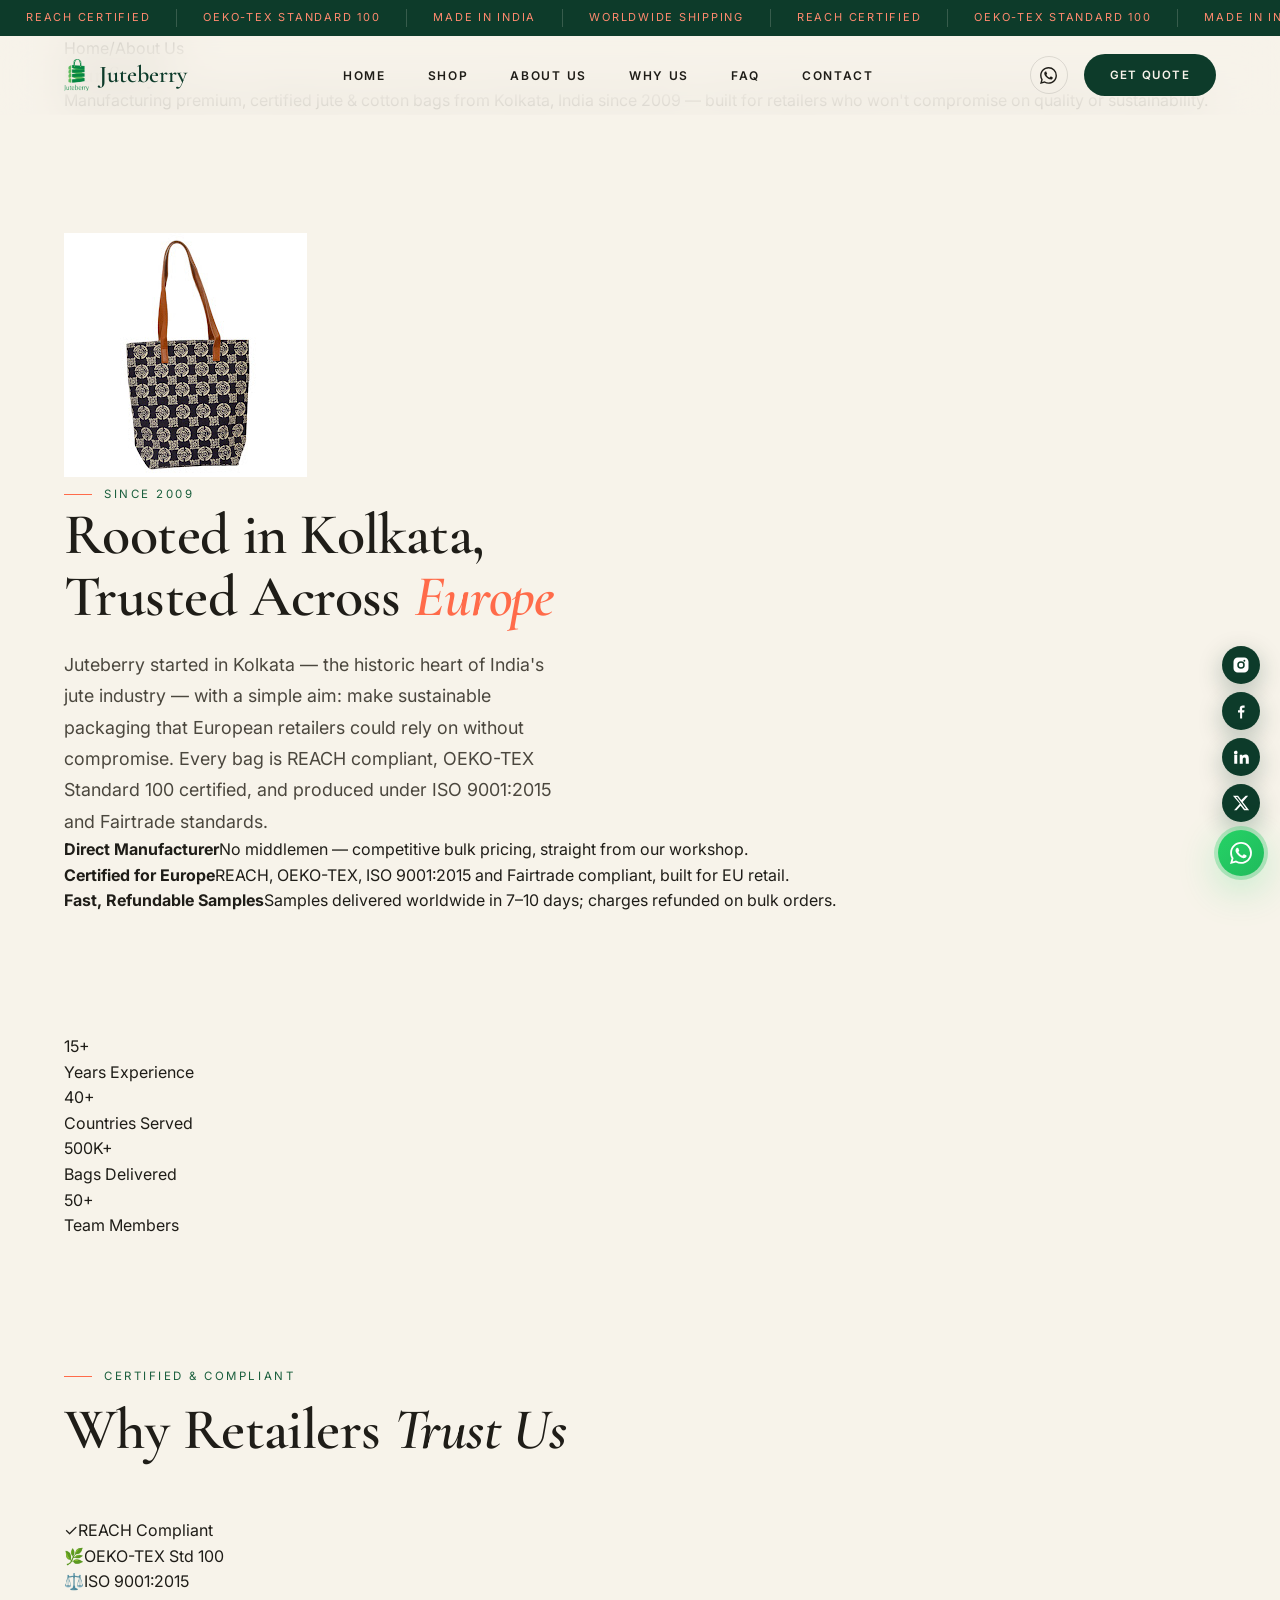
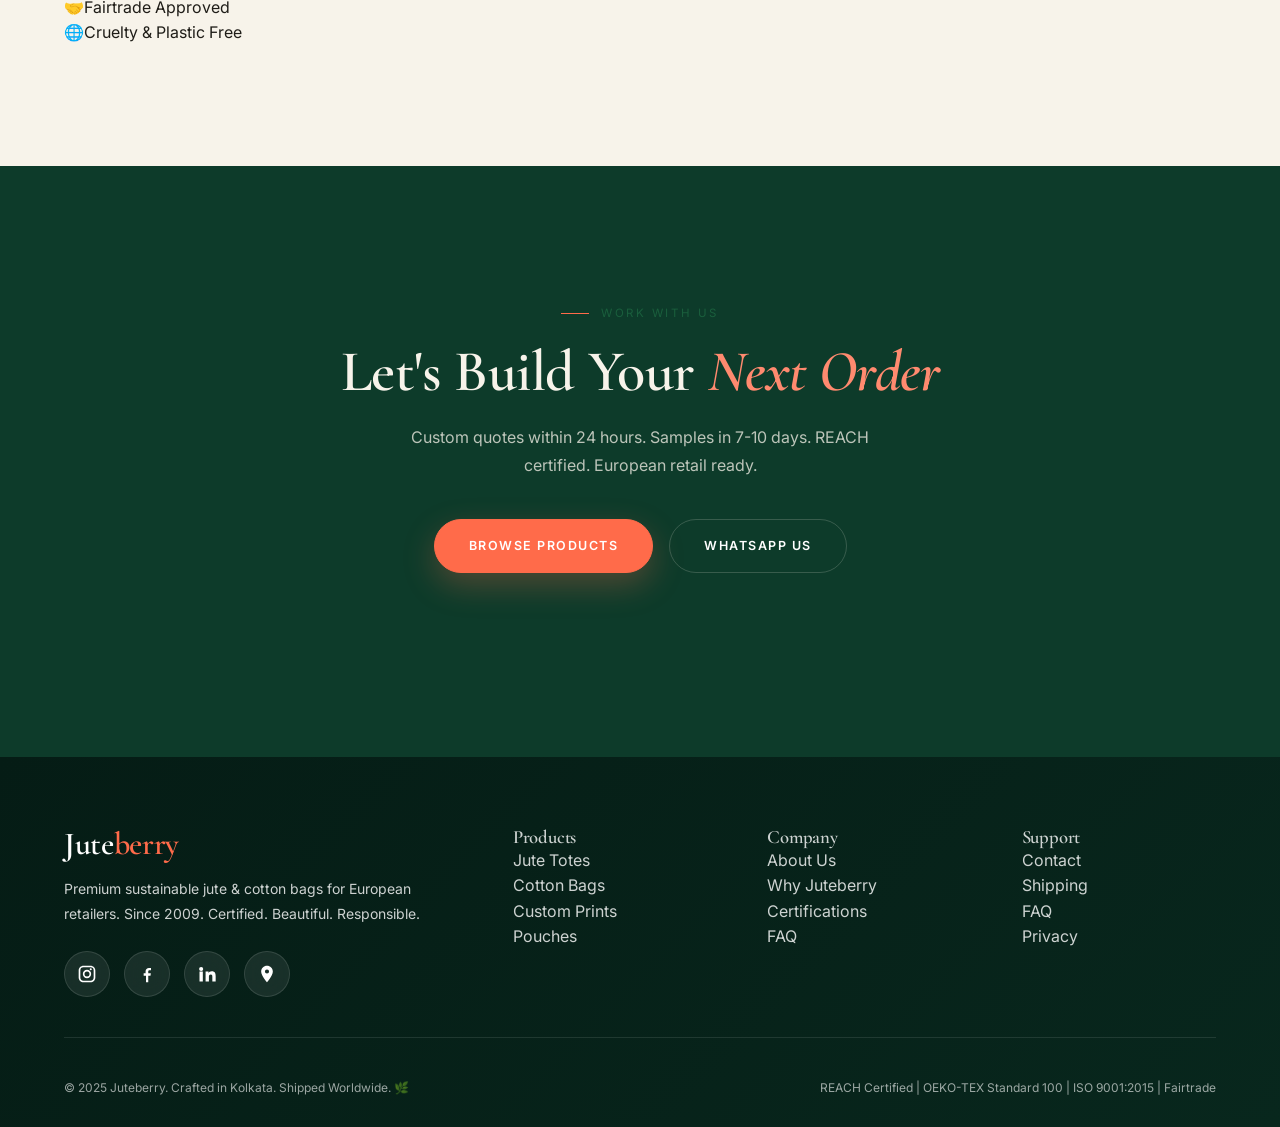
==== about.html @ 76ad0f12 "Add About Us page with company details" ====
<!DOCTYPE html>
<html lang="en">
<head>
<meta charset="UTF-8">
<meta name="viewport" content="width=device-width, initial-scale=1.0">
<title>About Us | Juteberry — Sustainable Bag Manufacturer Since 2009</title>
<meta name="description" content="Juteberry has manufactured premium jute and cotton bags from Kolkata, India since 2009. REACH, OEKO-TEX, ISO 9001:2015 and Fairtrade certified, serving retailers across 40+ countries.">
<meta name="robots" content="index, follow, max-snippet:-1, max-image-preview:large">
<meta name="theme-color" content="#0d3b2a">
<link rel="canonical" href="https://juteberry.com/about.html">
<meta property="og:type" content="website">
<meta property="og:url" content="https://juteberry.com/about.html">
<meta property="og:title" content="About Us | Juteberry">
<meta property="og:description" content="Manufacturing certified, sustainable jute & cotton bags from Kolkata since 2009.">
<meta property="og:image" content="https://juteberry.com/og-image.jpg">
<link rel="icon" href="logo.png" type="image/png">

<link rel="preconnect" href="https://fonts.googleapis.com">
<link rel="preconnect" href="https://fonts.gstatic.com" crossorigin>
<link href="https://fonts.googleapis.com/css2?family=Cormorant+Garamond:ital,wght@0,400;0,500;0,600;1,500&family=Inter:wght@400;500;600;700&family=JetBrains+Mono:wght@400;600;700&display=swap" rel="stylesheet">
<link rel="stylesheet" href="style.css">
</head>
<body>

<!-- Preloader -->
<div class="preloader" aria-hidden="true">
  <img src="logo.png" alt="">
</div>

<!-- Announcement bar -->
<div class="announce">
  <div class="announce__track">
    <span>REACH Certified</span><span>OEKO-TEX Standard 100</span><span>Made in India</span><span>Worldwide Shipping</span>
    <span>REACH Certified</span><span>OEKO-TEX Standard 100</span><span>Made in India</span><span>Worldwide Shipping</span>
  </div>
</div>

<!-- Header -->
<header id="header">
  <div class="nav-wrapper">
    <a href="index.html" class="logo">
      <img src="logo.png" alt="Juteberry">
      Juteberry
    </a>
    <nav class="nav-links" aria-label="Primary">
      <a href="index.html">Home</a>
      <a href="shop.html">Shop</a>
      <a href="about.html">About Us</a>
      <a href="index.html#features">Why Us</a>
      <a href="index.html#faq">FAQ</a>
      <a href="contact.html">Contact</a>
    </nav>
    <div class="nav-actions">
      <a href="#" data-wa class="nav-icon-btn" aria-label="Chat on WhatsApp">
        <svg width="17" height="17" viewBox="0 0 24 24" fill="currentColor"><path d="M17.472 14.382c-.297-.149-1.758-.867-2.03-.967-.273-.099-.471-.148-.67.15-.197.297-.767.966-.94 1.164-.173.199-.347.223-.644.075-.297-.15-1.255-.463-2.39-1.475-.883-.788-1.48-1.761-1.653-2.059-.173-.297-.018-.458.13-.606.134-.133.298-.347.446-.52.149-.174.198-.298.298-.497.099-.198.05-.371-.025-.52-.075-.149-.669-1.612-.916-2.207-.242-.579-.487-.5-.669-.51-.173-.008-.371-.01-.57-.01-.198 0-.52.074-.792.372-.272.297-1.04 1.016-1.04 2.479 0 1.462 1.065 2.875 1.213 3.074.149.198 2.096 3.2 5.077 4.487.709.306 1.262.489 1.694.625.712.227 1.36.195 1.871.118.571-.085 1.758-.719 2.006-1.413.248-.694.248-1.289.173-1.413-.074-.124-.272-.198-.57-.347m-5.421 7.403h-.004a9.87 9.87 0 01-5.031-1.378l-.361-.214-3.741.982.998-3.648-.235-.374a9.86 9.86 0 01-1.51-5.26c.001-5.45 4.436-9.884 9.888-9.884 2.64 0 5.122 1.03 6.988 2.898a9.825 9.825 0 012.893 6.994c-.003 5.45-4.437 9.884-9.885 9.884m8.413-18.297A11.815 11.815 0 0012.05 0C5.495 0 .16 5.335.157 11.892c0 2.096.547 4.142 1.588 5.945L.057 24l6.305-1.654a11.882 11.882 0 005.683 1.448h.005c6.554 0 11.89-5.335 11.893-11.893a11.821 11.821 0 00-3.48-8.413z"/></svg>
      </a>
      <button class="cta-header" onclick="window.location.href='contact.html'">Get Quote</button>
      <button class="nav-burger" aria-label="Open menu">
        <span></span><span></span><span></span>
      </button>
    </div>
  </div>
</header>

<!-- Mobile full-screen menu -->
<div class="mobile-menu" id="mobileMenu">
  <button class="mobile-menu__close" aria-label="Close menu">
    <svg width="22" height="22" viewBox="0 0 24 24" fill="none" stroke="currentColor" stroke-width="2"><path d="M18 6 6 18M6 6l12 12"/></svg>
  </button>
  <nav class="mobile-menu__links" aria-label="Mobile">
    <a href="index.html">Home</a>
    <a href="shop.html">Shop</a>
    <a href="about.html">About Us</a>
    <a href="index.html#features">Why Us</a>
    <a href="index.html#faq">FAQ</a>
    <a href="contact.html">Contact</a>
  </nav>
  <div class="mobile-menu__foot">
    <span>+91 8262977784</span>
    <span>info@juteberry.com</span>
  </div>
</div>

<main>

<!-- Page header -->
<section class="page-header">
  <div class="container">
    <div class="breadcrumb"><a href="index.html">Home</a><span>/</span><span>About Us</span></div>
    <h1>Our Story</h1>
    <p>Manufacturing premium, certified jute &amp; cotton bags from Kolkata, India since 2009 — built for retailers who won't compromise on quality or sustainability.</p>
  </div>
</section>

<!-- Story -->
<section class="section-pad">
  <div class="container">
    <div class="about-hero">
      <div class="about-hero__media">
        <img src="01.jpg" alt="Juteberry jute and cotton bag production" loading="lazy">
      </div>
      <div>
        <span class="eyebrow reveal-up">Since 2009</span>
        <h2 class="h-display-l reveal-up">Rooted in Kolkata,<br>Trusted Across <em style="color:var(--coral); font-style:italic;">Europe</em></h2>
        <p class="lede reveal-up" style="margin-top:20px;">Juteberry started in Kolkata — the historic heart of India's jute industry — with a simple aim: make sustainable packaging that European retailers could rely on without compromise. Every bag is REACH compliant, OEKO-TEX Standard 100 certified, and produced under ISO 9001:2015 and Fairtrade standards.</p>
        <div class="about-pillars reveal-up">
          <div class="about-pillar"><b>Direct Manufacturer</b><span>No middlemen — competitive bulk pricing, straight from our workshop.</span></div>
          <div class="about-pillar"><b>Certified for Europe</b><span>REACH, OEKO-TEX, ISO 9001:2015 and Fairtrade compliant, built for EU retail.</span></div>
          <div class="about-pillar"><b>Fast, Refundable Samples</b><span>Samples delivered worldwide in 7–10 days; charges refunded on bulk orders.</span></div>
        </div>
      </div>
    </div>
  </div>
</section>

<!-- Stats -->
<section class="container" style="padding-bottom:0;">
  <div class="about-stats" data-stagger>
    <div class="about-stat"><div class="stat-number">15+</div><div class="stat-label">Years Experience</div></div>
    <div class="about-stat"><div class="stat-number">40+</div><div class="stat-label">Countries Served</div></div>
    <div class="about-stat"><div class="stat-number">500K+</div><div class="stat-label">Bags Delivered</div></div>
    <div class="about-stat"><div class="stat-number">50+</div><div class="stat-label">Team Members</div></div>
  </div>
</section>

<!-- Certifications / Values -->
<section class="section-pad" id="certifications">
  <div class="container">
    <div class="section-head">
      <div>
        <span class="eyebrow reveal-up">Certified &amp; Compliant</span>
        <h2 class="h-display-l reveal-up">Why Retailers <em>Trust Us</em></h2>
      </div>
    </div>
  </div>
  <div class="container" style="padding-left:0; padding-right:0;">
    <div class="about-values" style="margin:0 var(--gutter);" data-stagger>
      <div class="about-value"><span class="about-value__icon">&#10003;</span><span>REACH Compliant</span></div>
      <div class="about-value"><span class="about-value__icon">&#127807;</span><span>OEKO-TEX Std 100</span></div>
      <div class="about-value"><span class="about-value__icon">&#9878;&#65039;</span><span>ISO 9001:2015</span></div>
      <div class="about-value"><span class="about-value__icon">&#129309;</span><span>Fairtrade Approved</span></div>
      <div class="about-value"><span class="about-value__icon">&#127760;</span><span>Cruelty &amp; Plastic Free</span></div>
    </div>
  </div>
</section>

<!-- CTA -->
<section class="wa-cta" id="cta">
  <span class="eyebrow reveal-up" style="justify-content:center;">Work With Us</span>
  <h2 class="reveal-up">Let's Build Your <em>Next Order</em></h2>
  <p class="reveal-up">Custom quotes within 24 hours. Samples in 7-10 days. REACH certified. European retail ready.</p>
  <div class="btn-row reveal-up">
    <a href="shop.html" class="btn btn-primary">Browse Products</a>
    <a href="#" data-wa class="btn btn-outline-light">WhatsApp Us</a>
  </div>
</section>

</main>

<!-- Footer -->
<footer>
    <div class="footer-wrapper">
        <div class="footer-grid">
            <div>
                <h2 class="footer-brand">Jute<span style="color: var(--coral);">berry</span></h2>
                <p class="footer-desc">Premium sustainable jute & cotton bags for European retailers. Since 2009. Certified. Beautiful. Responsible.</p>
                <div class="footer-social">
                    <a href="https://www.instagram.com/juteberry/" class="social-btn" target="_blank" title="Instagram">
                        <svg width="20" height="20" fill="currentColor" viewBox="0 0 24 24">
                            <path d="M7.75 2C4.57 2 2 4.57 2 7.75v8.5C2 19.43 4.57 22 7.75 22h8.5C19.43 22 22 19.43 22 16.25v-8.5C22 4.57 19.43 2 16.25 2h-8.5zm0 2h8.5A3.75 3.75 0 0 1 20 7.75v8.5A3.75 3.75 0 0 1 16.25 20h-8.5A3.75 3.75 0 0 1 4 16.25v-8.5A3.75 3.75 0 0 1 7.75 4zm8.75 1a1.25 1.25 0 1 0 0 2.5A1.25 1.25 0 0 0 16.5 5zM12 7a5 5 0 1 0 0 10a5 5 0 0 0 0-10zm0 2a3 3 0 1 1 0 6a3 3 0 0 1 0-6z"/>
                        </svg>
                    </a>
                    <a href="https://www.facebook.com/juteberry" class="social-btn" target="_blank" title="Facebook">
                        <svg width="20" height="20" fill="currentColor" viewBox="0 0 24 24">
                            <path d="M13.5 22v-8h2.7l.4-3h-3.1V9.1c0-.9.3-1.6 1.6-1.6h1.7V4.8c-.3 0-1.3-.1-2.4-.1c-2.4 0-4.1 1.5-4.1 4.2V11H8v3h2.8v8h2.7z"/>
                        </svg>
                    </a>
                    <a href="https://www.linkedin.com/company/juteberryexport/?originalSubdomain=in" class="social-btn" target="_blank" title="LinkedIn">
                        <svg width="20" height="20" fill="currentColor" viewBox="0 0 24 24">
                            <path d="M4.98 3.5A2.48 2.48 0 1 0 5 8.46A2.48 2.48 0 0 0 4.98 3.5zM3 9h4v12H3V9zm7 0h3.8v1.7h.1c.5-.9 1.8-1.9 3.8-1.9c4 0 4.7 2.6 4.7 6v6.2h-4v-5.5c0-1.3 0-3-1.9-3s-2.2 1.5-2.2 2.9V21h-4V9z"/>
                        </svg>
                    </a>
                    <a href="https://maps.google.com/?q=133+Cotton+Street+Kolkata+700007" class="social-btn" target="_blank" title="Google Maps">
                        <svg width="20" height="20" fill="currentColor" viewBox="0 0 24 24">
                            <path d="M12 2C8.13 2 5 5.13 5 9c0 5.25 7 13 7 13s7-7.75 7-13c0-3.87-3.13-7-7-7zm0 9.5A2.5 2.5 0 1 1 12 6.5a2.5 2.5 0 0 1 0 5z"/>
                        </svg>
                    </a>
                </div>
            </div>
            <div>
                <h3>Products</h3>
                <ul>
                    <li><a href="shop.html">Jute Totes</a></li>
                    <li><a href="shop.html">Cotton Bags</a></li>
                    <li><a href="shop.html">Custom Prints</a></li>
                    <li><a href="shop.html">Pouches</a></li>
                </ul>
            </div>
            <div>
                <h3>Company</h3>
                <ul>
                    <li><a href="about.html">About Us</a></li>
                    <li><a href="index.html#features">Why Juteberry</a></li>
                    <li><a href="about.html#certifications">Certifications</a></li>
                    <li><a href="index.html#faq">FAQ</a></li>
                </ul>
            </div>
            <div>
                <h3>Support</h3>
                <ul>
                    <li><a href="contact.html">Contact</a></li>
                    <li><a href="contact.html">Shipping</a></li>
                    <li><a href="index.html#faq">FAQ</a></li>
                    <li><a href="#">Privacy</a></li>
                </ul>
            </div>
        </div>
        <div class="footer-bottom">
            <p>© 2025 Juteberry. Crafted in Kolkata. Shipped Worldwide. 🌿</p>
            <p>REACH Certified | OEKO-TEX Standard 100 | ISO 9001:2015 | Fairtrade</p>
        </div>
    </div>
</footer>

<!-- Floating buttons -->
<div class="float-buttons">
    <div class="float-socials">
        <a href="https://www.instagram.com/juteberry/" target="_blank" class="float-social-btn" title="Instagram">
            <svg viewBox="0 0 24 24" fill="white"><path d="M7.75 2C4.57 2 2 4.57 2 7.75v8.5C2 19.43 4.57 22 7.75 22h8.5C19.43 22 22 19.43 22 16.25v-8.5C22 4.57 19.43 2 16.25 2h-8.5zm8.75 3a1.25 1.25 0 1 1 0 2.5A1.25 1.25 0 0 1 16.5 5zM12 7a5 5 0 1 1 0 10A5 5 0 0 1 12 7zm0 2a3 3 0 1 0 0 6 3 3 0 0 0 0-6z"/></svg>
        </a>
        <a href="https://www.facebook.com/juteberry" target="_blank" class="float-social-btn" title="Facebook">
            <svg viewBox="0 0 24 24" fill="white"><path d="M13.5 22v-8h2.7l.4-3h-3.1V9.1c0-.9.3-1.6 1.6-1.6h1.7V4.8c-.3 0-1.3-.1-2.4-.1c-2.4 0-4.1 1.5-4.1 4.2V11H8v3h2.8v8h2.7z"/></svg>
        </a>
        <a href="https://www.linkedin.com/company/juteberryexport/" target="_blank" class="float-social-btn" title="LinkedIn">
            <svg viewBox="0 0 24 24" fill="white"><path d="M4.98 3.5A2.48 2.48 0 1 0 5 8.46A2.48 2.48 0 0 0 4.98 3.5zM3 9h4v12H3V9zm7 0h3.8v1.7h.1c.5-.9 1.8-1.9 3.8-1.9c4 0 4.7 2.6 4.7 6v6.2h-4v-5.5c0-1.3 0-3-1.9-3s-2.2 1.5-2.2 2.9V21h-4V9z"/></svg>
        </a>
        <a href="https://twitter.com/juteberry" target="_blank" class="float-social-btn" title="Twitter / X">
            <svg viewBox="0 0 24 24" fill="white"><path d="M18.244 2.25h3.308l-7.227 8.26 8.502 11.24H16.17l-4.714-6.231-5.401 6.231H2.744l7.737-8.835L1.254 2.25H8.08l4.253 5.622 5.91-5.622zm-1.161 17.52h1.833L7.084 4.126H5.117z"/></svg>
        </a>
    </div>

    <a href="https://wa.me/918262977784?text=Hi%20Juteberry!%20I'm%20interested%20in%20custom%20jute%20bags%20with%20samples%20and%20pricing."
       class="whatsapp-float" title="Chat on WhatsApp" target="_blank">
        <svg class="whatsapp-icon" viewBox="0 0 24 24">
            <path d="M17.472 14.382c-.297-.149-1.758-.867-2.03-.967-.273-.099-.471-.148-.67.15-.197.297-.767.966-.94 1.164-.173.199-.347.223-.644.075-.297-.15-1.255-.463-2.39-1.475-.883-.788-1.48-1.761-1.653-2.059-.173-.297-.018-.458.13-.606.134-.133.298-.347.446-.52.149-.174.198-.298.298-.497.099-.198.05-.371-.025-.52-.075-.149-.669-1.612-.916-2.207-.242-.579-.487-.5-.669-.51-.173-.008-.371-.01-.57-.01-.198 0-.52.074-.792.372-.272.297-1.04 1.016-1.04 2.479 0 1.462 1.065 2.875 1.213 3.074.149.198 2.096 3.2 5.077 4.487.709.306 1.262.489 1.694.625.712.227 1.36.195 1.871.118.571-.085 1.758-.719 2.006-1.413.248-.694.248-1.289.173-1.413-.074-.124-.272-.198-.57-.347m-5.421 7.403h-.004a9.87 9.87 0 01-5.031-1.378l-.361-.214-3.741.982.998-3.648-.235-.374a9.86 9.86 0 01-1.51-5.26c.001-5.45 4.436-9.884 9.888-9.884 2.64 0 5.122 1.03 6.988 2.898a9.825 9.825 0 012.893 6.994c-.003 5.45-4.437 9.884-9.885 9.884m8.413-18.297A11.815 11.815 0 0012.05 0C5.495 0 .16 5.335.157 11.892c0 2.096.547 4.142 1.588 5.945L.057 24l6.305-1.654a11.882 11.882 0 005.683 1.448h.005c6.554 0 11.89-5.335 11.893-11.893a11.821 11.821 0 00-3.48-8.413z"/>
        </svg>
    </a>

    <button class="scroll-float" id="scrollTop" onclick="window.scrollTo({top:0,behavior:'smooth'})">↑</button>
</div>

<script src="https://cdn.botpress.cloud/webchat/v3.6/inject.js"></script>
<script src="https://files.bpcontent.cloud/2026/06/24/06/20260624062443-V0MW8KDH.js" defer></script>

<script src="script.js"></script>
</body>
</html>
---- style.css ----
/* ==========================================================================
   JUTEBERRY — Premium Sustainable Jute & Cotton Bags
   Design tokens: ivory/sand base, deep forest green, coral accent
   Type: Cormorant Garamond (display) + Inter (body/UI) + JetBrains Mono (data)
   Layout language adapted from an editorial botanical-luxury reference.
   Brand colors (forest green / coral) intentionally preserved.
   ========================================================================== */

:root{
  /* ---- Color (Juteberry brand colors kept) ---- */
  --ivory:        #F7F3EA;
  --ivory-2:      #FBF9F4;
  --sand:         #EAE1CD;
  --sage:         #6f8a72;
  --forest:       #0d3b2a;
  --forest-2:     #082018;
  --forest-light: #1a5f3d;
  --coral:        #ff6b4a;
  --coral-dark:   #e53e25;
  --coral-light:  #ff8a6f;
  --charcoal:     #1f1d18;
  --gray:         #5a5a5a;
  --line:         rgba(31,29,24,0.12);
  --line-on-dark: rgba(247,243,234,0.18);
  --shadow:       0 8px 32px rgba(13,59,42,0.08);
  --shadow-lg:    0 20px 60px rgba(13,59,42,0.15);

  /* ---- Type ---- */
  --font-display: 'Cormorant Garamond', serif;
  --font-body: 'Inter', sans-serif;
  --font-mono: 'JetBrains Mono', monospace;

  /* ---- Scale ---- */
  --container: 1360px;
  --gutter: clamp(20px, 5vw, 64px);
  --radius: 2px;

  /* ---- Motion ---- */
  --ease: cubic-bezier(.22,1,.36,1);
  --dur-s: .4s;
  --dur-m: .8s;
}

/* ---------------------------------------------------------------------- */
/* Reset                                                                   */
/* ---------------------------------------------------------------------- */
*,*::before,*::after{ margin:0; padding:0; box-sizing:border-box; }
html{ scroll-behavior:smooth; }
body{
  background:var(--ivory);
  color:var(--charcoal);
  font-family:var(--font-body);
  font-size:16px;
  line-height:1.6;
  -webkit-font-smoothing:antialiased;
  overflow-x:hidden;
}
img{ max-width:100%; display:block; }
a{ color:inherit; text-decoration:none; }
ul{ list-style:none; }
button{ font:inherit; background:none; border:none; cursor:pointer; color:inherit; }
h1,h2,h3,h4{ font-family:var(--font-display); font-weight:600; line-height:1.08; letter-spacing:-0.01em; }
.container{ max-width:var(--container); margin:0 auto; padding:0 var(--gutter); }
:focus-visible{ outline:2px solid var(--coral); outline-offset:3px; }

@media (prefers-reduced-motion: reduce){
  *,*::before,*::after{ animation-duration:.01ms !important; animation-iteration-count:1 !important; transition-duration:.01ms !important; scroll-behavior:auto !important; }
}

::selection{ background:var(--coral); color:#fff; }

/* ---------------------------------------------------------------------- */
/* Reveal-on-scroll                                                        */
/* ---------------------------------------------------------------------- */
.reveal-up{ opacity:0; transform:translateY(28px); transition:opacity var(--dur-m) var(--ease), transform var(--dur-m) var(--ease); }
.reveal-up.is-inview{ opacity:1; transform:translateY(0); }
[data-stagger] > *{ opacity:0; transform:translateY(28px); transition:opacity var(--dur-m) var(--ease), transform var(--dur-m) var(--ease); }
[data-stagger].is-inview > *{ opacity:1; transform:translateY(0); }
[data-stagger].is-inview > *:nth-child(1){ transition-delay:.02s; }
[data-stagger].is-inview > *:nth-child(2){ transition-delay:.08s; }
[data-stagger].is-inview > *:nth-child(3){ transition-delay:.14s; }
[data-stagger].is-inview > *:nth-child(4){ transition-delay:.20s; }
[data-stagger].is-inview > *:nth-child(5){ transition-delay:.26s; }
[data-stagger].is-inview > *:nth-child(6){ transition-delay:.32s; }
[data-stagger].is-inview > *:nth-child(7){ transition-delay:.38s; }
[data-stagger].is-inview > *:nth-child(8){ transition-delay:.44s; }

/* ---------------------------------------------------------------------- */
/* Preloader                                                               */
/* ---------------------------------------------------------------------- */
.preloader{
  position:fixed; inset:0; z-index:9999; background:var(--forest);
  display:flex; align-items:center; justify-content:center;
  transition:opacity .8s var(--ease), visibility .8s var(--ease);
}
.preloader img{ width:52px; opacity:.9; animation:pulse 1.4s ease-in-out infinite; }
@keyframes pulse{ 0%,100%{ opacity:.5; transform:scale(.94);} 50%{ opacity:1; transform:scale(1);} }
.preloader.is-hidden{ opacity:0; visibility:hidden; pointer-events:none; }

/* ---------------------------------------------------------------------- */
/* Typography helpers                                                     */
/* ---------------------------------------------------------------------- */
.eyebrow{
  font-family:var(--font-body);
  font-size:11.5px;
  letter-spacing:.22em;
  text-transform:uppercase;
  color:var(--forest-light);
  display:inline-flex;
  align-items:center;
  gap:12px;
}
.eyebrow::before{ content:''; width:28px; height:1px; background:var(--coral); display:inline-block; }

.h-display-xl{ font-size:clamp(44px, 7vw, 100px); }
.h-display-l{ font-size:clamp(34px, 4.6vw, 58px); }
.h-display-m{ font-size:clamp(26px, 3.2vw, 40px); }

.lede{ font-size:clamp(16px, 1.4vw, 19px); color:#4b473e; max-width:46ch; line-height:1.75; }

.section-head{ display:flex; justify-content:space-between; align-items:flex-end; gap:40px; margin-bottom:56px; flex-wrap:wrap; }
.section-head h2{ margin-top:14px; }
.section-head p{ max-width:34ch; color:var(--gray); font-size:15px; line-height:1.7; }
.section-cta{ margin-top:56px; display:flex; justify-content:center; }
.section-pad{ padding:120px 0; }
@media (max-width:768px){ .section-pad{ padding:80px 0; } }

/* ---------------------------------------------------------------------- */
/* Buttons                                                                 */
/* ---------------------------------------------------------------------- */
.btn{
  display:inline-flex; align-items:center; gap:10px;
  padding:16px 34px; font-size:12.5px; letter-spacing:.12em; text-transform:uppercase; font-weight:600;
  border-radius:50px;
  transition:transform var(--dur-s) var(--ease), background var(--dur-s) var(--ease), color var(--dur-s) var(--ease), border-color var(--dur-s) var(--ease), box-shadow var(--dur-s) var(--ease);
  white-space:nowrap;
}
.btn svg{ width:15px; height:15px; }

.btn-primary{ background:var(--coral); color:#fff; border:1px solid var(--coral); box-shadow:0 12px 32px rgba(255,107,74,.28); }
.btn-primary:hover{ background:var(--coral-dark); border-color:var(--coral-dark); transform:translateY(-3px); }

.btn-forest{ background:var(--forest); color:var(--ivory-2); border:1px solid var(--forest); }
.btn-forest:hover{ background:var(--forest-2); transform:translateY(-3px); }

.btn-outline{ background:transparent; color:var(--charcoal); border:1px solid var(--charcoal); }
.btn-outline:hover{ background:var(--charcoal); color:var(--ivory); }

.btn-outline-light{ background:transparent; color:#fff; border:1px solid var(--line-on-dark); }
.btn-outline-light:hover{ background:#fff; color:var(--forest); border-color:#fff; }

/* ---------------------------------------------------------------------- */
/* Announcement bar                                                        */
/* ---------------------------------------------------------------------- */
.announce{ background:var(--forest); color:var(--ivory); overflow:hidden; height:36px; display:flex; align-items:center; }
.announce__track{ display:flex; white-space:nowrap; animation:marquee 26s linear infinite; }
.announce__track span{ font-size:11px; letter-spacing:.16em; text-transform:uppercase; padding:0 26px; border-right:1px solid var(--line-on-dark); color:var(--coral-light); }
@keyframes marquee{ from{ transform:translateX(0); } to{ transform:translateX(-50%); } }

/* ---------------------------------------------------------------------- */
/* Header / Nav                                                            */
/* ---------------------------------------------------------------------- */
header{
  position:fixed; top:36px; left:0; right:0; z-index:999;
  background:rgba(247,243,234,0.7);
  backdrop-filter:blur(20px);
  border-bottom:1px solid var(--line-on-dark);
  transition:all var(--dur-s) var(--ease);
}
header.scrolled{ top:0; background:rgba(247,243,234,0.95); box-shadow:var(--shadow); }
.nav-wrapper{ max-width:var(--container); margin:0 auto; padding:18px var(--gutter); display:flex; justify-content:space-between; align-items:center; }
header.scrolled .nav-wrapper{ padding:13px var(--gutter); }

.logo{ display:flex; align-items:center; gap:10px; font-family:var(--font-display); font-size:24px; font-weight:600; color:var(--forest); }
.logo img{ height:32px; width:auto; }

nav.nav-links{ display:flex; gap:42px; }
nav.nav-links a{ font-size:12px; font-weight:600; text-transform:uppercase; letter-spacing:.14em; position:relative; }
nav.nav-links a::after{ content:''; position:absolute; bottom:-6px; left:0; width:0; height:1px; background:var(--coral); transition:width var(--dur-s) var(--ease); }
nav.nav-links a:hover::after{ width:100%; }

.nav-actions{ display:flex; align-items:center; gap:16px; }
.nav-icon-btn{ width:38px; height:38px; display:flex; align-items:center; justify-content:center; border:1px solid var(--line); border-radius:50%; transition:background var(--dur-s), color var(--dur-s); }
.nav-icon-btn:hover{ background:var(--forest); color:var(--ivory); border-color:var(--forest); }
.cta-header{ background:var(--forest); color:var(--ivory); padding:12px 26px; border-radius:50px; font-size:11.5px; font-weight:600; text-transform:uppercase; letter-spacing:.12em; transition:background var(--dur-s); }
.cta-header:hover{ background:var(--forest-2); }

.nav-burger{ display:none; width:40px; height:40px; flex-direction:column; justify-content:center; align-items:center; gap:5px; }
.nav-burger span{ width:22px; height:1.5px; background:var(--charcoal); transition:transform var(--dur-s), opacity var(--dur-s); }

@media (max-width:900px){
  nav.nav-links{ display:none; }
  .cta-header{ display:none; }
  .nav-burger{ display:flex; }
}

/* Mobile full-screen menu */
.mobile-menu{
  position:fixed; inset:0; z-index:1100; background:var(--forest); color:var(--ivory);
  display:flex; flex-direction:column; justify-content:center; align-items:flex-start; padding:0 var(--gutter);
  transform:translateY(-100%); transition:transform .6s var(--ease);
}
.mobile-menu.is-open{ transform:translateY(0); }
.mobile-menu__close{ position:absolute; top:26px; right:var(--gutter); width:40px; height:40px; }
.mobile-menu__close svg{ width:22px; height:22px; }
.mobile-menu__links{ display:flex; flex-direction:column; gap:14px; }
.mobile-menu__links a{ font-family:var(--font-display); font-size:38px; }
.mobile-menu__foot{ position:absolute; bottom:36px; left:var(--gutter); display:flex; flex-direction:column; gap:6px; font-size:13px; color:rgba(247,243,234,.7); }

/* ---------------------------------------------------------------------- */
/* Hero                                                                     */
/* ---------------------------------------------------------------------- */
.hero{ padding:190px var(--gutter) 90px; background:var(--ivory); }
.hero-grid{ max-width:var(--container); margin:0 auto; display:grid; grid-template-columns:1.05fr 1fr; gap:70px; align-items:center; }
.hero-kicker{ margin-bottom:22px; }
.hero-title{ font-size:clamp(42px,6vw,88px); margin-bottom:22px; }
.hero-title em{ color:var(--coral); font-style:italic; }
.hero-sub{ font-family:var(--font-display); font-style:italic; font-size:19px; color:var(--forest-light); margin-bottom:18px; }
.hero-desc{ font-size:16px; color:#4b473e; max-width:48ch; line-height:1.8; margin-bottom:38px; }
.hero-buttons{ display:flex; gap:16px; flex-wrap:wrap; margin-bottom:54px; }

.hero-trust{ display:grid; grid-template-columns:repeat(3,auto); gap:40px; padding-top:32px; border-top:1px solid var(--line); }
.hero-trust .stat-number{ font-family:var(--font-mono); font-size:34px; font-weight:700; color:var(--coral); line-height:1; margin-bottom:8px; }
.hero-trust .stat-label{ font-size:10.5px; text-transform:uppercase; letter-spacing:.14em; color:var(--gray); font-weight:600; }

.hero-visual{ position:relative; display:grid; grid-template-columns:1fr 1fr; gap:16px; }
.hero-visual .img-card{ border-radius:6px; overflow:hidden; box-shadow:var(--shadow-lg); }
.hero-visual .img-card img{ width:100%; height:100%; object-fit:cover; transition:transform .8s var(--ease); }
.hero-visual .img-card:hover img{ transform:scale(1.06); }
.hero-visual .img-large{ grid-column:1/-1; height:340px; }
.hero-visual .img-small{ height:160px; }

@media (max-width:1024px){
  .hero-grid{ grid-template-columns:1fr; gap:50px; }
}
@media (max-width:640px){
  .hero{ padding:150px 20px 60px; }
  .hero-trust{ grid-template-columns:1fr 1fr; row-gap:24px; }
}

/* ---------------------------------------------------------------------- */
/* Promise strip (certifications marquee)                                  */
/* ---------------------------------------------------------------------- */
.promise{ background:var(--forest); color:var(--ivory); overflow:hidden; padding:22px 0; }
.promise__track{ display:flex; white-space:nowrap; animation:marquee 30s linear infinite; gap:0; }
.promise__track > div{ display:flex; align-items:center; gap:10px; padding:0 34px; font-size:12.5px; letter-spacing:.08em; text-transform:uppercase; border-right:1px solid var(--line-on-dark); }
.promise__track b{ color:var(--coral-light); font-family:var(--font-mono); font-weight:600; }

/* ---------------------------------------------------------------------- */
/* Products section                                                        */
/* ---------------------------------------------------------------------- */
.products-grid{ display:grid; grid-template-columns:repeat(4,1fr); gap:1px; background:var(--line); border:1px solid var(--line); }
@media (max-width:1100px){ .products-grid{ grid-template-columns:repeat(2,1fr); } }
@media (max-width:520px){ .products-grid{ grid-template-columns:1fr; } }

.product-card{ background:var(--ivory-2); display:flex; flex-direction:column; transition:background var(--dur-s); }
.product-card:hover{ background:#fff; }
.product-image{ position:relative; aspect-ratio:1/1; overflow:hidden; background:#eee; }
.product-image img{ width:100%; height:100%; object-fit:cover; transition:transform .8s var(--ease); }
.product-card:hover .product-image img{ transform:scale(1.07); }
.product-badge{ position:absolute; top:14px; left:14px; background:var(--coral); color:#fff; padding:6px 14px; border-radius:50px; font-size:9.5px; font-weight:700; text-transform:uppercase; letter-spacing:.08em; }
.product-info{ padding:26px 24px; flex:1; display:flex; flex-direction:column; }
.product-category{ font-size:10px; text-transform:uppercase; letter-spacing:.14em; color:var(--coral); font-weight:700; margin-bottom:8px; }
.product-name{ font-family:var(--font-display); font-size:21px; margin-bottom:8px; }
.product-desc{ font-size:13px; color:var(--gray); line-height:1.65; margin-bottom:18px; flex:1; }
.product-cta{ font-size:11px; font-weight:600; letter-spacing:.1em; text-transform:uppercase; color:var(--forest); display:inline-flex; align-items:center; gap:6px; padding-top:12px; border-top:1px solid var(--line); }
.product-cta svg{ width:13px; height:13px; transition:transform var(--dur-s); }
.product-cta:hover svg{ transform:translateX(4px); }

/* ---------------------------------------------------------------------- */
/* Why us / features                                                       */
/* ---------------------------------------------------------------------- */
.why-grid{ display:grid; grid-template-columns:repeat(4,1fr); border-top:1px solid var(--line); border-left:1px solid var(--line); }
@media (max-width:900px){ .why-grid{ grid-template-columns:repeat(2,1fr); } }
.why-item{ padding:40px 30px; border-right:1px solid var(--line); border-bottom:1px solid var(--line); }
.why-item__icon{ font-size:26px; margin-bottom:18px; display:block; }
.why-item h3{ font-size:21px; margin-bottom:10px; }
.why-item p{ font-size:14px; color:var(--gray); line-height:1.65; max-width:30ch; }

/* ---------------------------------------------------------------------- */
/* FAQ accordion                                                           */
/* ---------------------------------------------------------------------- */
.faq-list{ max-width:900px; margin:0 auto; }
.faq-item{ border-bottom:1px solid var(--line); }
.faq-q{ width:100%; display:flex; justify-content:space-between; align-items:center; gap:20px; padding:26px 0; text-align:left; }
.faq-q h3{ font-size:19px; font-weight:500; }
.faq-q .plus{ position:relative; width:16px; height:16px; flex-shrink:0; }
.faq-q .plus::before,.faq-q .plus::after{ content:''; position:absolute; background:var(--forest); transition:transform var(--dur-s) var(--ease); }
.faq-q .plus::before{ top:50%; left:0; width:100%; height:1.5px; transform:translateY(-50%); }
.faq-q .plus::after{ left:50%; top:0; width:1.5px; height:100%; transform:translateX(-50%); }
.faq-item.is-open .plus::after{ transform:translateX(-50%) rotate(90deg); opacity:0; }
.faq-a{ max-height:0; overflow:hidden; transition:max-height var(--dur-m) var(--ease); }
.faq-item.is-open .faq-a{ max-height:200px; }
.faq-a p{ padding-bottom:26px; font-size:14.5px; color:var(--gray); line-height:1.75; max-width:64ch; }

/* ---------------------------------------------------------------------- */
/* CTA section                                                             */
/* ---------------------------------------------------------------------- */
.wa-cta{ padding:130px var(--gutter); text-align:center; background:var(--forest); color:var(--ivory); position:relative; overflow:hidden; }
.wa-cta h2{ font-size:clamp(34px,5vw,58px); margin:18px 0 20px; }
.wa-cta h2 em{ color:var(--coral-light); font-style:italic; }
.wa-cta p{ color:rgba(247,243,234,.75); max-width:52ch; margin:0 auto 40px; font-size:16px; line-height:1.75; }
.wa-cta .btn-row{ display:flex; gap:16px; justify-content:center; flex-wrap:wrap; margin-bottom:54px; }

.cta-methods{ display:flex; justify-content:center; gap:60px; padding-top:38px; border-top:1px solid var(--line-on-dark); flex-wrap:wrap; }
.cta-method{ text-align:center; }
.cta-label{ font-size:10.5px; text-transform:uppercase; letter-spacing:.16em; opacity:.75; margin-bottom:8px; }
.cta-value{ font-size:17px; font-weight:600; font-family:var(--font-display); }
.cta-value a{ color:var(--coral-light); }
.cta-value a:hover{ opacity:.85; }

@media (max-width:640px){ .wa-cta{ padding:90px 20px; } .cta-methods{ gap:30px; } }

/* ---------------------------------------------------------------------- */
/* Footer  — unchanged visual language, social icons untouched            */
/* ---------------------------------------------------------------------- */
footer{ background:linear-gradient(135deg,#051c15 0%,#08271d 100%); color:rgba(255,255,255,.8); padding:70px var(--gutter) 30px; }
.footer-wrapper{ max-width:var(--container); margin:0 auto; }
.footer-grid{ display:grid; grid-template-columns:2fr 1fr 1fr 1fr; gap:60px; margin-bottom:40px; padding-bottom:40px; border-bottom:1px solid rgba(255,255,255,.1); }
.footer-col h3{ color:#fff; font-size:12px; font-weight:800; text-transform:uppercase; letter-spacing:2px; margin-bottom:24px; font-family:var(--font-body); }
.footer-col ul li{ margin-bottom:14px; }
.footer-col a{ color:rgba(255,255,255,.7); text-decoration:none; font-size:13px; transition:.3s; }
.footer-col a:hover{ color:var(--coral); }
.footer-brand{ font-family:var(--font-display); font-size:32px; font-weight:600; margin-bottom:14px; color:#fff; }
.footer-desc{ font-size:14px; line-height:1.8; max-width:380px; margin-bottom:25px; }
.footer-social{ display:flex; gap:14px; flex-wrap:wrap; }
.social-btn{ width:46px; height:46px; display:flex; align-items:center; justify-content:center; border-radius:50%; color:#fff; background:rgba(255,255,255,.08); border:1px solid rgba(255,255,255,.12); backdrop-filter:blur(10px); transition:all .3s ease; }
.social-btn svg{ width:20px; height:20px; fill:currentColor; }
.social-btn:hover{ background:var(--coral); border-color:var(--coral); transform:translateY(-4px); box-shadow:0 10px 30px rgba(255,107,74,.35); }
.footer-bottom{ display:flex; justify-content:space-between; align-items:center; flex-wrap:wrap; gap:20px; font-size:12px; color:rgba(255,255,255,.6); }

@media (max-width:992px){ .footer-grid{ grid-template-columns:1fr 1fr; gap:40px; } }
@media (max-width:768px){
  footer{ padding:50px 20px 25px; }
  .footer-grid{ grid-template-columns:1fr; gap:35px; }
  .footer-brand{ font-size:27px; }
  .footer-bottom{ flex-direction:column; text-align:center; }
  .footer-social{ justify-content:center; }
}

/* ---------------------------------------------------------------------- */
/* Floating buttons — unchanged, social icons/links untouched              */
/* ---------------------------------------------------------------------- */
.float-buttons{ position:fixed; bottom:24px; right:16px; z-index:997; display:flex; flex-direction:column; gap:8px; align-items:center; }

.float-socials{ display:flex; flex-direction:column; gap:8px; align-items:center; }
.float-social-btn{ width:38px; height:38px; border-radius:50%; background:var(--forest); display:flex; align-items:center; justify-content:center; box-shadow:0 8px 24px rgba(13,59,42,.28); transition:all var(--dur-s) var(--ease); }
.float-social-btn:hover{ transform:scale(1.12); background:var(--forest-light); }
.float-social-btn svg{ width:18px; height:18px; }

.whatsapp-float{ width:46px; height:46px; background:linear-gradient(135deg,#25d366,#20ba5c); border-radius:50%; box-shadow:0 12px 40px rgba(37,211,102,.3); transition:all var(--dur-s) var(--ease); display:flex; align-items:center; justify-content:center; position:relative; }
.whatsapp-float:hover{ transform:scale(1.15) rotate(-10deg); box-shadow:0 16px 60px rgba(37,211,102,.4); }
.whatsapp-float::before{ content:''; position:absolute; inset:-4px; background:linear-gradient(135deg,#25d366,#20ba5c); border-radius:50%; opacity:.3; animation:pulse-whatsapp 2s ease-in-out infinite; }
@keyframes pulse-whatsapp{ 0%,100%{ transform:scale(1); opacity:.3; } 50%{ transform:scale(1.1); opacity:0; } }
.whatsapp-icon{ width:22px; height:22px; position:relative; z-index:1; fill:#fff; }

.scroll-float{ width:46px; height:46px; background:rgba(0,0,0,.7); border-radius:50%; display:none; align-items:center; justify-content:center; color:#fff; font-size:19px; transition:all var(--dur-s) var(--ease); opacity:0; }
.scroll-float.show{ display:flex; opacity:1; }
.scroll-float:hover{ background:var(--coral); transform:translateY(-4px); }
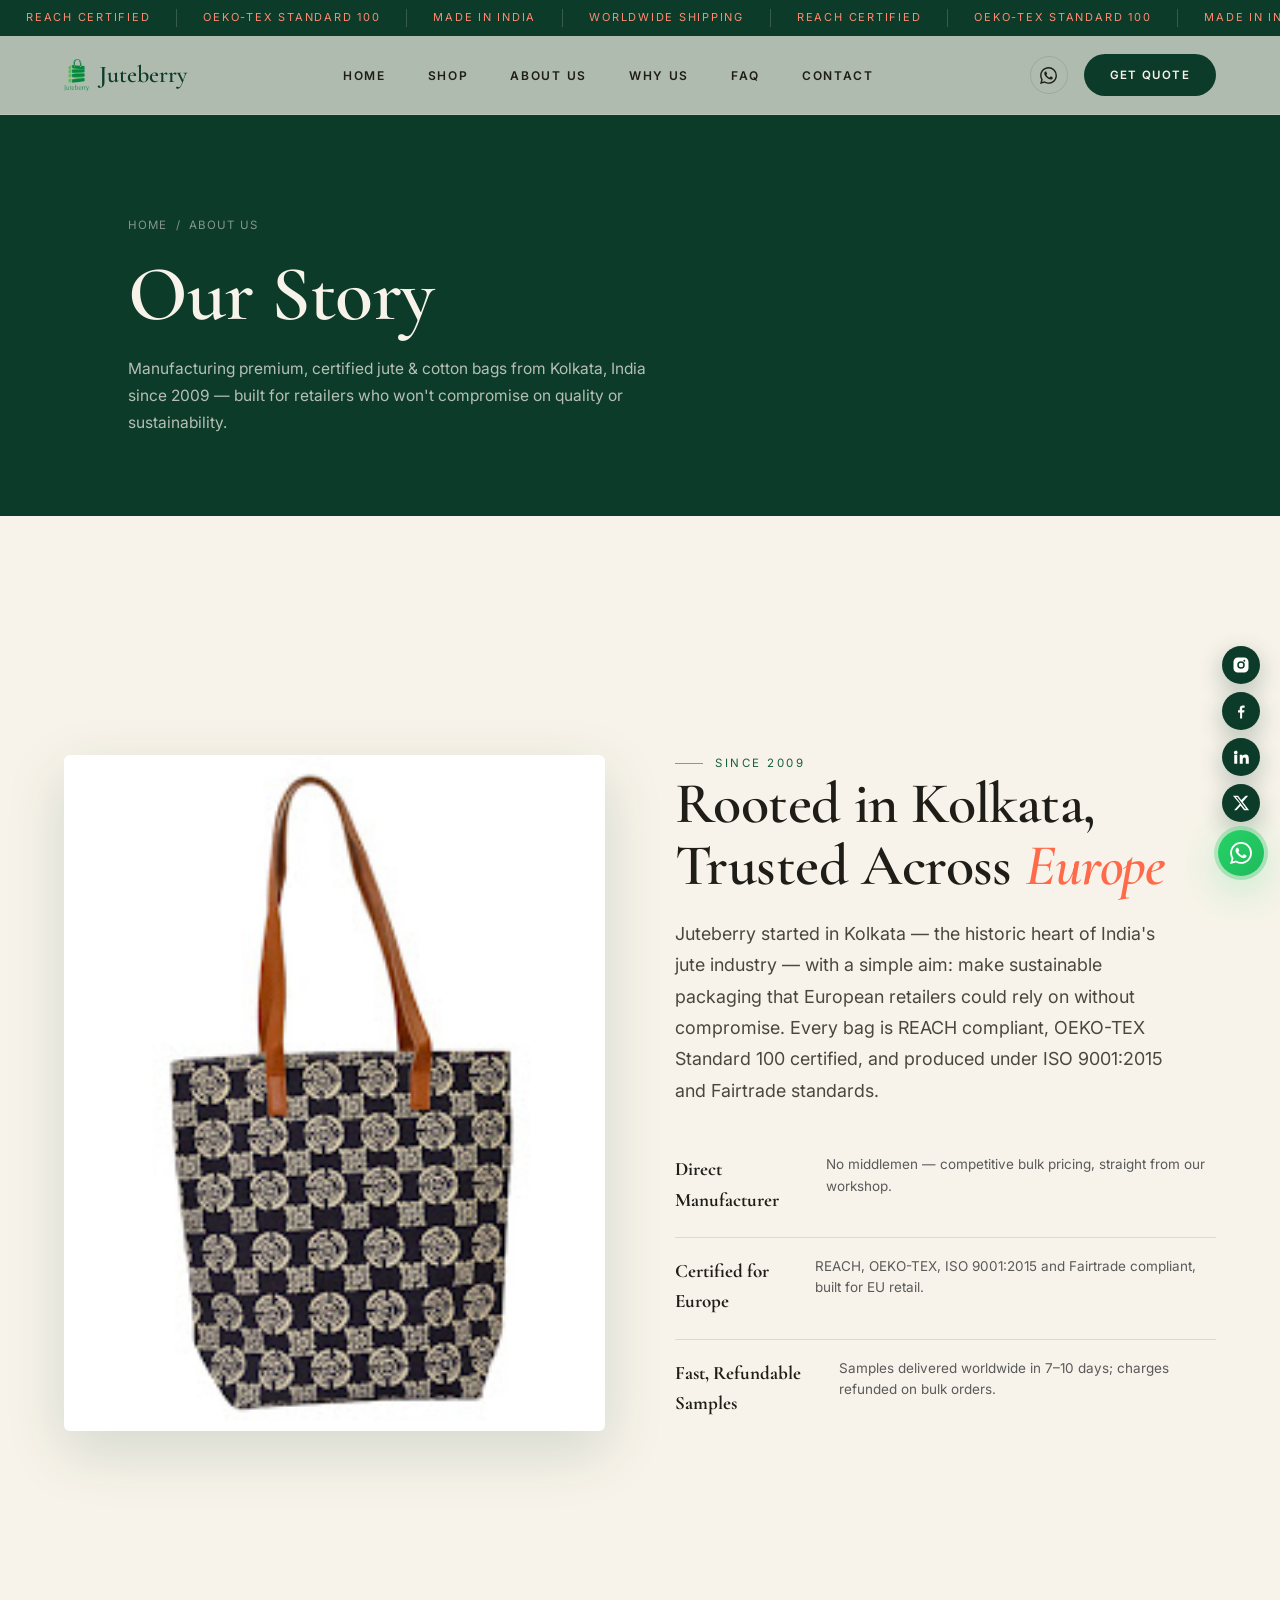
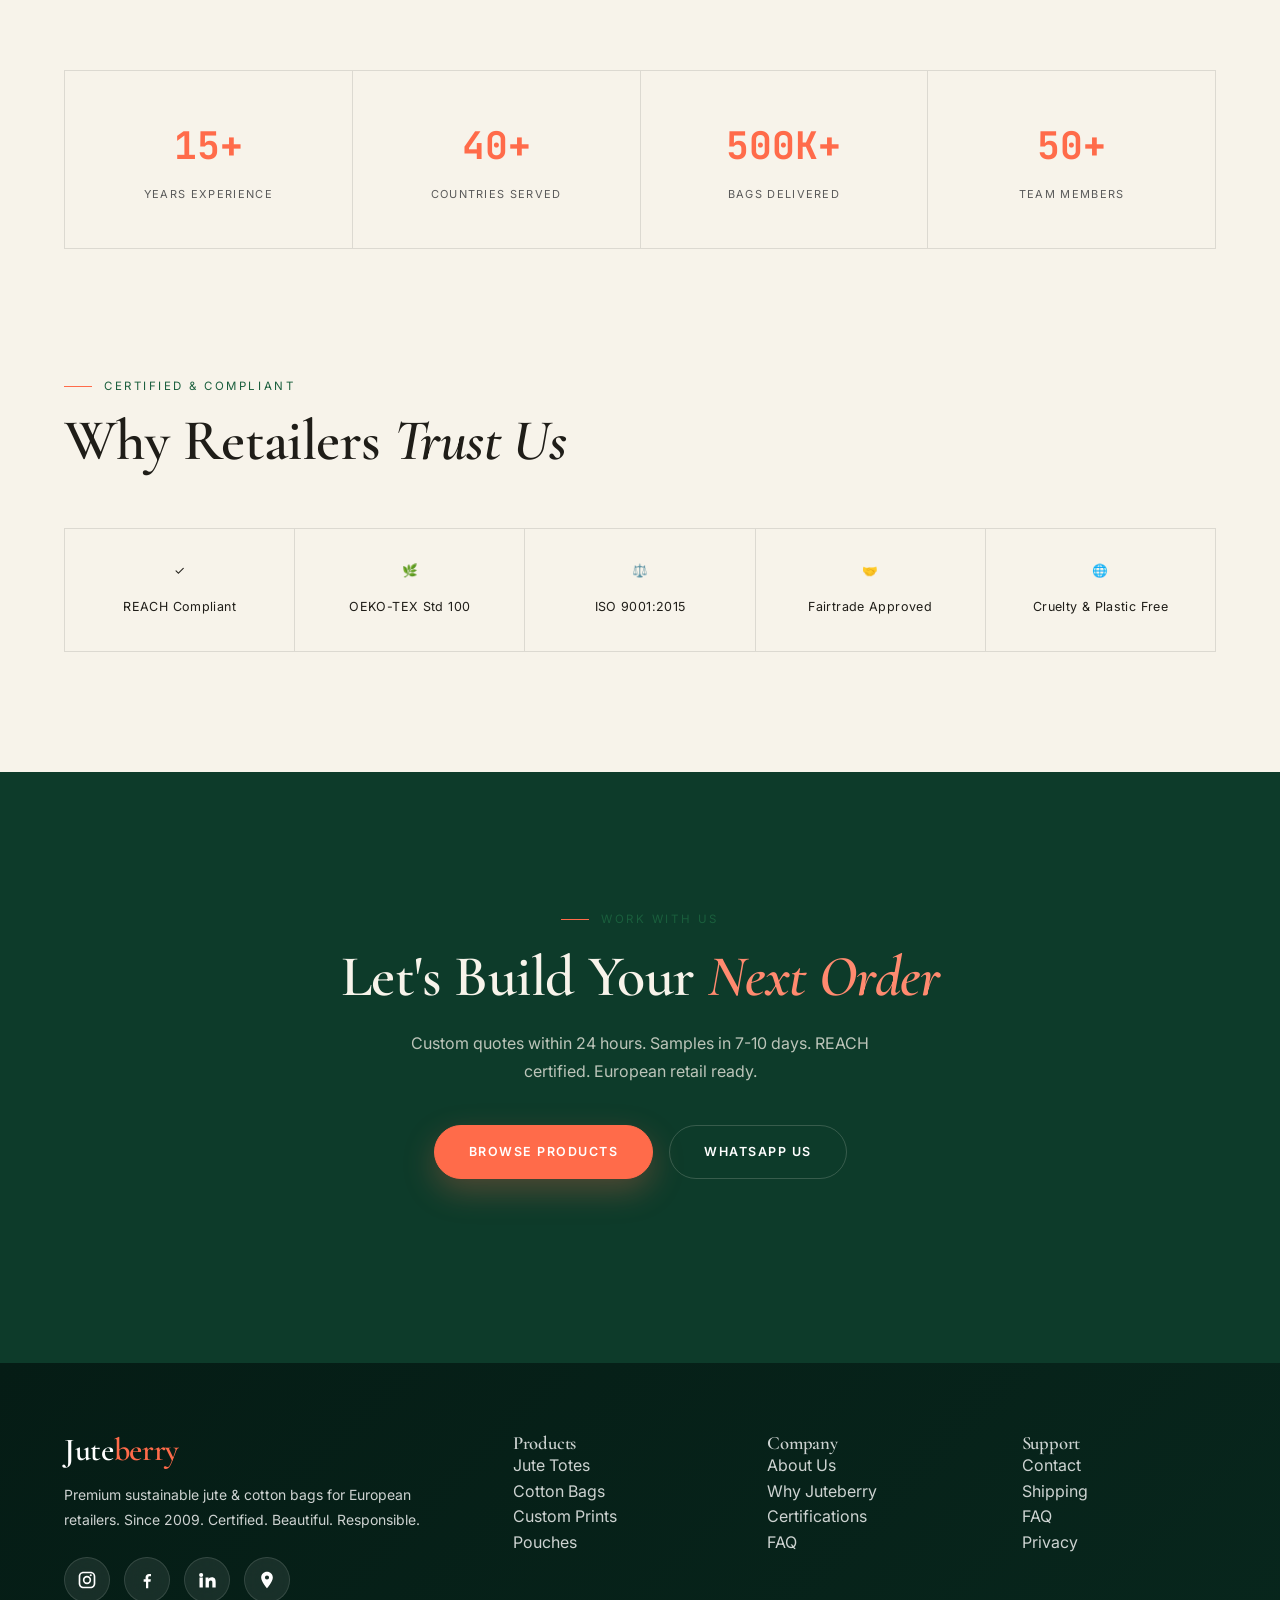
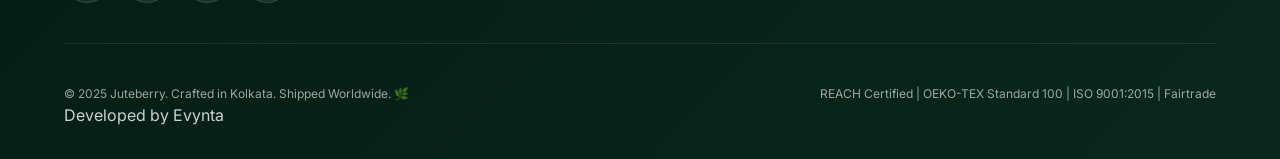
==== commit 91f1a7f0: "Update footer with developer credit and clean scripts Added developer credit section to the footer a" ====
--- a/about.html
+++ b/about.html
@@ -219,6 +219,7 @@
             <p>© 2025 Juteberry. Crafted in Kolkata. Shipped Worldwide. 🌿</p>
             <p>REACH Certified | OEKO-TEX Standard 100 | ISO 9001:2015 | Fairtrade</p>
         </div>
+        <div class="dev-credit">Developed by <span>Evynta</span></div>
     </div>
 </footer>
 
@@ -249,9 +250,6 @@
     <button class="scroll-float" id="scrollTop" onclick="window.scrollTo({top:0,behavior:'smooth'})">↑</button>
 </div>
 
-<script src="https://cdn.botpress.cloud/webchat/v3.6/inject.js"></script>
-<script src="https://files.bpcontent.cloud/2026/06/24/06/20260624062443-V0MW8KDH.js" defer></script>
-
 <script src="script.js"></script>
 </body>
 </html>
--- a/style.css
+++ b/style.css
@@ -357,3 +357,101 @@
 .scroll-float{ width:46px; height:46px; background:rgba(0,0,0,.7); border-radius:50%; display:none; align-items:center; justify-content:center; color:#fff; font-size:19px; transition:all var(--dur-s) var(--ease); opacity:0; }
 .scroll-float.show{ display:flex; opacity:1; }
 .scroll-float:hover{ background:var(--coral); transform:translateY(-4px); }
+
+/* ---------------------------------------------------------------------- */
+/* Inner page header (shop / about / contact)                             */
+/* ---------------------------------------------------------------------- */
+.page-header{ background:var(--forest); color:var(--ivory); padding:180px var(--gutter) 80px; }
+.page-header h1{ font-size:clamp(42px,6.5vw,78px); margin-top:18px; }
+.page-header p{ margin-top:18px; max-width:52ch; color:rgba(247,243,234,0.72); font-size:15.5px; line-height:1.75; }
+.breadcrumb{ display:flex; gap:8px; align-items:center; font-size:11.5px; letter-spacing:.1em; text-transform:uppercase; color:rgba(247,243,234,0.5); }
+.breadcrumb a:hover{ color:var(--coral-light); }
+
+/* ---------------------------------------------------------------------- */
+/* Shop page                                                               */
+/* ---------------------------------------------------------------------- */
+.shop-filters{ display:flex; gap:12px; flex-wrap:wrap; padding:50px 0 12px; }
+.shop-filter{ padding:10px 22px; border:1px solid var(--line); border-radius:50px; font-size:11.5px; letter-spacing:.1em; text-transform:uppercase; transition:background var(--dur-s), color var(--dur-s), border-color var(--dur-s); }
+.shop-filter.is-active,.shop-filter:hover{ background:var(--forest); color:var(--ivory); border-color:var(--forest); }
+.product-card[hidden]{ display:none; }
+
+/* ---------------------------------------------------------------------- */
+/* About page                                                              */
+/* ---------------------------------------------------------------------- */
+.about-hero{ display:grid; grid-template-columns:1fr 1fr; gap:70px; align-items:center; padding:110px 0; }
+@media (max-width:900px){ .about-hero{ grid-template-columns:1fr; gap:40px; padding:80px 0; } }
+.about-hero__media{ border-radius:6px; overflow:hidden; box-shadow:var(--shadow-lg); }
+.about-hero__media img{ width:100%; height:100%; object-fit:cover; aspect-ratio:4/5; }
+.about-pillars{ display:flex; flex-direction:column; gap:0; margin-top:30px; }
+.about-pillar{ display:flex; gap:16px; padding:18px 0; border-bottom:1px solid var(--line); }
+.about-pillar:last-child{ border-bottom:none; }
+.about-pillar b{ font-family:var(--font-display); font-size:19px; display:block; margin-bottom:4px; }
+.about-pillar span{ font-size:13.5px; color:var(--gray); }
+
+.about-stats{ display:grid; grid-template-columns:repeat(4,1fr); border-top:1px solid var(--line); border-left:1px solid var(--line); }
+@media (max-width:900px){ .about-stats{ grid-template-columns:repeat(2,1fr); } }
+.about-stat{ padding:44px 26px; border-right:1px solid var(--line); border-bottom:1px solid var(--line); text-align:center; }
+.about-stat .stat-number{ font-family:var(--font-mono); font-size:38px; font-weight:700; color:var(--coral); margin-bottom:10px; }
+.about-stat .stat-label{ font-size:11px; letter-spacing:.12em; text-transform:uppercase; color:var(--gray); }
+
+.about-values{ display:grid; grid-template-columns:repeat(5,1fr); border-top:1px solid var(--line); border-left:1px solid var(--line); }
+@media (max-width:900px){ .about-values{ grid-template-columns:repeat(2,1fr); } }
+.about-value{ padding:32px 20px; border-right:1px solid var(--line); border-bottom:1px solid var(--line); text-align:center; }
+.about-value__icon{ font-size:22px; margin-bottom:12px; display:block; }
+.about-value span{ font-size:12.5px; letter-spacing:.03em; }
+
+/* ---------------------------------------------------------------------- */
+/* Contact page                                                            */
+/* ---------------------------------------------------------------------- */
+.contact-grid{ display:grid; grid-template-columns:1fr 1fr; gap:70px; padding:110px 0; }
+@media (max-width:900px){ .contact-grid{ grid-template-columns:1fr; gap:50px; padding:80px 0; } }
+.contact-info-item{ display:flex; gap:18px; padding:24px 0; border-bottom:1px solid var(--line); }
+.contact-info-item__icon{ width:38px; height:38px; border-radius:50%; background:var(--sand); display:flex; align-items:center; justify-content:center; flex-shrink:0; font-size:16px; }
+.contact-info-item b{ display:block; font-size:11px; letter-spacing:.1em; text-transform:uppercase; color:var(--sage); margin-bottom:6px; }
+.contact-info-item div a:hover{ color:var(--coral); }
+
+.form-field{ margin-bottom:24px; }
+.form-field label{ display:block; font-size:11.5px; letter-spacing:.08em; text-transform:uppercase; color:var(--sage); margin-bottom:10px; }
+.form-field input,.form-field textarea{
+  width:100%; border:none; border-bottom:1px solid var(--line); background:transparent; padding:12px 2px; font-size:15px; font-family:var(--font-body); transition:border-color var(--dur-s);
+}
+.form-field input:focus,.form-field textarea:focus{ border-color:var(--forest); outline:none; }
+.form-note{ font-size:12.5px; color:var(--gray); margin-top:-8px; margin-bottom:24px; }
+
+/* ---------------------------------------------------------------------- */
+/* Product detail page                                                     */
+/* ---------------------------------------------------------------------- */
+.pd-grid{ display:grid; grid-template-columns:1fr 1fr; gap:70px; align-items:flex-start; }
+@media (max-width:900px){ .pd-grid{ grid-template-columns:1fr; gap:40px; } }
+
+.pd-gallery__main{ border-radius:6px; overflow:hidden; box-shadow:var(--shadow-lg); aspect-ratio:1/1; position:relative; }
+.pd-gallery__main img{ width:100%; height:100%; object-fit:cover; }
+.pd-gallery__badge{ position:absolute; top:16px; left:16px; background:var(--coral); color:#fff; padding:7px 16px; border-radius:50px; font-size:10px; font-weight:700; text-transform:uppercase; letter-spacing:.08em; }
+.pd-thumbs{ display:flex; gap:12px; margin-top:14px; }
+.pd-thumb{ width:76px; height:76px; border-radius:4px; overflow:hidden; border:1.5px solid transparent; cursor:pointer; opacity:.6; transition:opacity var(--dur-s), border-color var(--dur-s); }
+.pd-thumb img{ width:100%; height:100%; object-fit:cover; }
+.pd-thumb.is-active{ opacity:1; border-color:var(--coral); }
+
+.pd-category{ font-size:11px; text-transform:uppercase; letter-spacing:.14em; color:var(--coral); font-weight:700; margin-bottom:10px; }
+.pd-name{ font-size:clamp(30px,3.6vw,44px); margin-bottom:10px; }
+.pd-tagline{ font-family:var(--font-display); font-style:italic; font-size:18px; color:var(--forest-light); margin-bottom:20px; }
+.pd-desc{ font-size:15px; color:#4b473e; line-height:1.8; margin-bottom:26px; }
+
+.pd-moq-row{ display:flex; gap:30px; padding:20px 0; border-top:1px solid var(--line); border-bottom:1px solid var(--line); margin-bottom:28px; }
+.pd-moq-item b{ font-family:var(--font-mono); font-size:20px; color:var(--forest); display:block; }
+.pd-moq-item span{ font-size:10.5px; text-transform:uppercase; letter-spacing:.1em; color:var(--gray); }
+
+.pd-features{ margin-bottom:32px; }
+.pd-features h3{ font-size:14px; letter-spacing:.08em; text-transform:uppercase; margin-bottom:16px; font-family:var(--font-body); font-weight:700; }
+.pd-features ul{ display:flex; flex-direction:column; gap:12px; }
+.pd-features li{ display:flex; gap:10px; font-size:14px; color:#4b473e; line-height:1.5; }
+.pd-features li::before{ content:'✓'; color:var(--coral); font-weight:700; flex-shrink:0; }
+
+.pd-quote{ background:var(--sand); padding:28px 26px; border-radius:6px; }
+.pd-quote h3{ font-size:17px; margin-bottom:6px; }
+.pd-quote p{ font-size:13px; color:var(--gray); margin-bottom:20px; }
+.pd-quote .form-field{ margin-bottom:16px; }
+.pd-quote input,.pd-quote textarea{ background:#fff; padding:12px 14px; border:1px solid var(--line); border-radius:4px; }
+.pd-quote input:focus,.pd-quote textarea:focus{ border-color:var(--forest); }
+.pd-quote .btn{ width:100%; justify-content:center; margin-top:4px; }
+.pd-no-price-note{ font-size:11.5px; color:var(--gray); margin-top:14px; text-align:center; }
